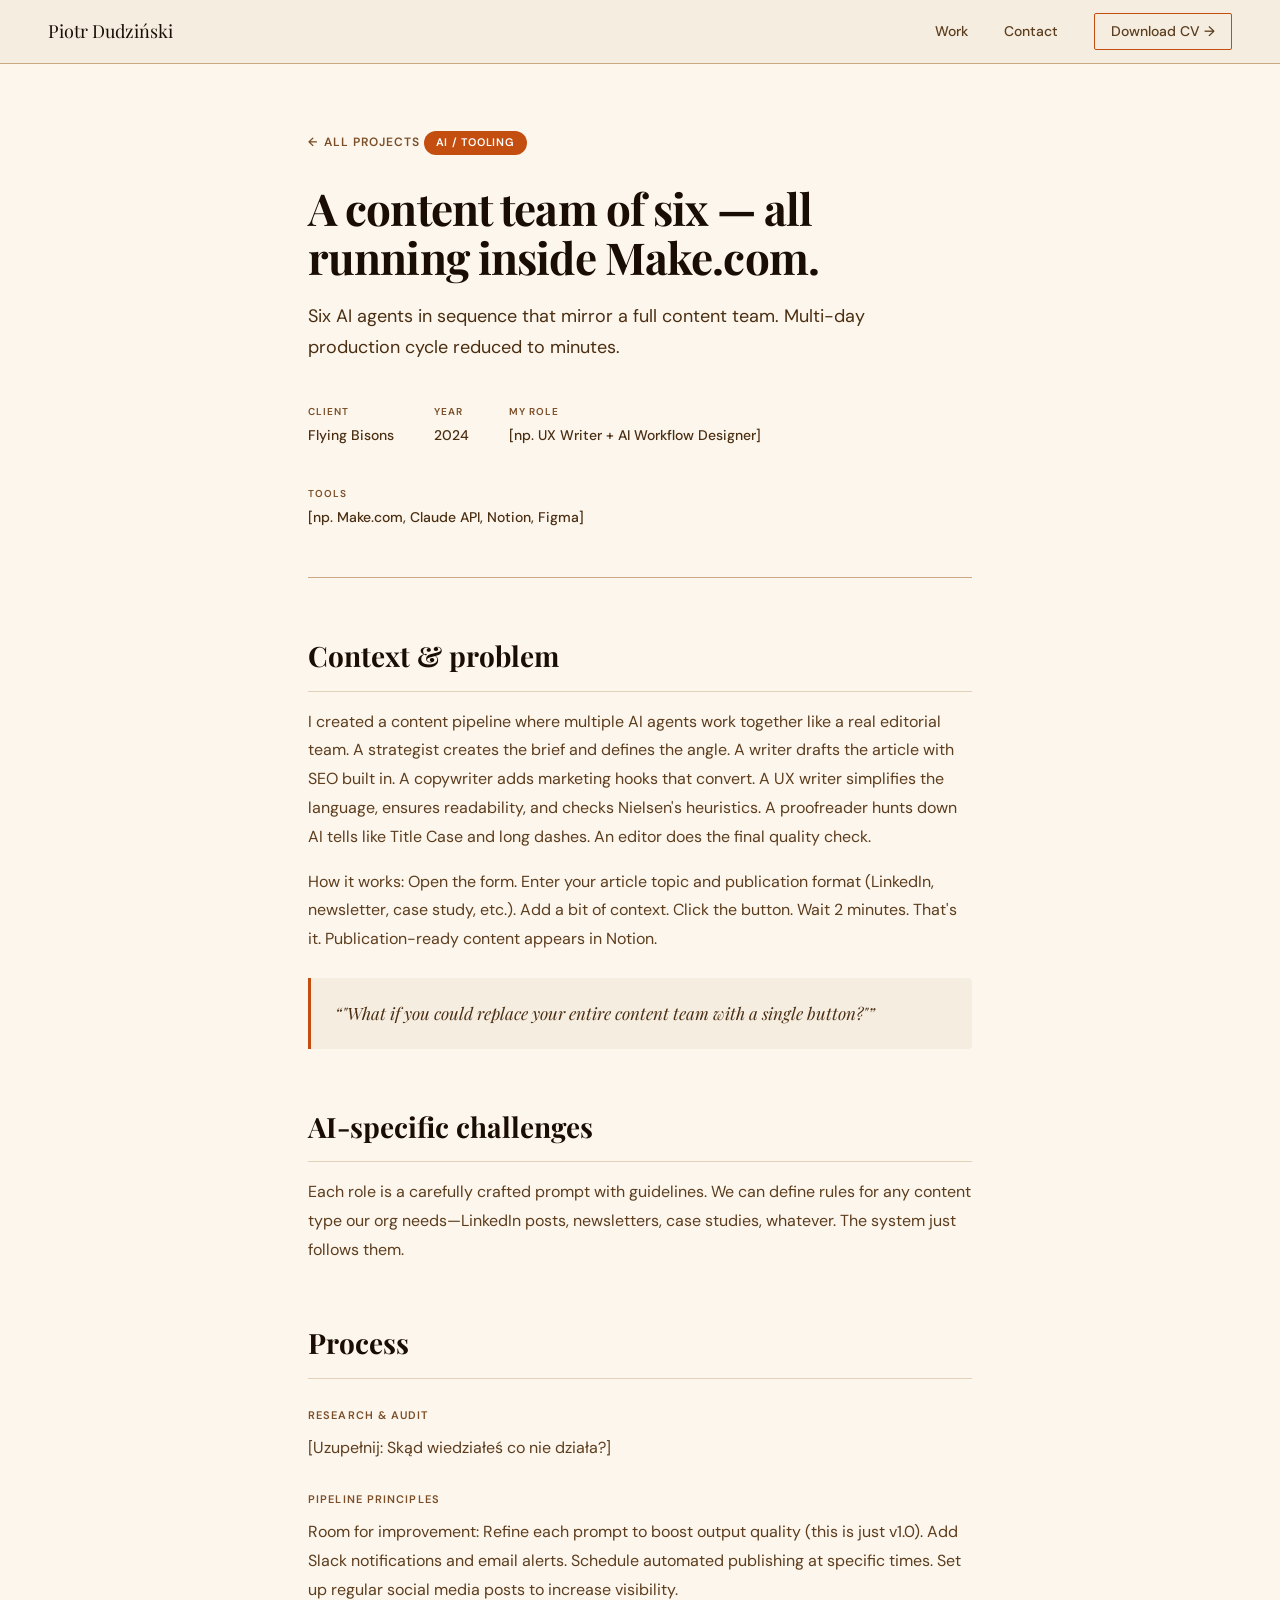
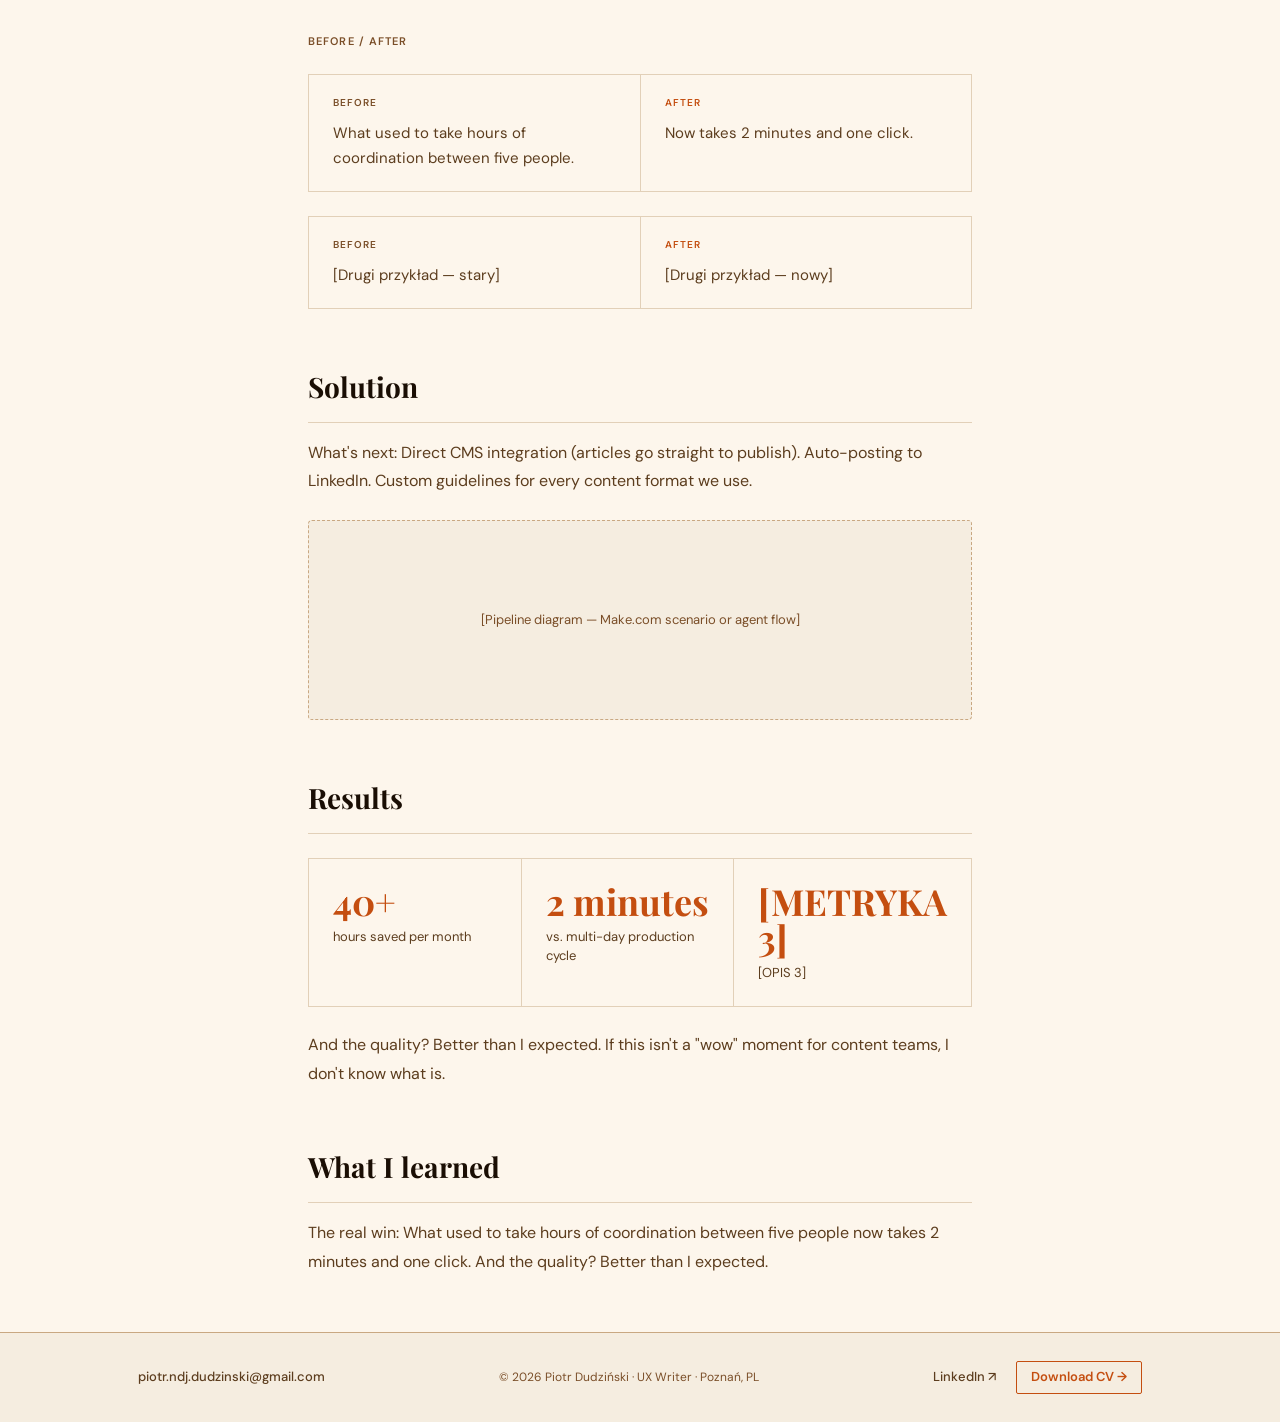
==== case-study-ai.html @ 506ee9ec "first commit" ====
<!DOCTYPE html>
<html lang="en">
<head>
  <meta charset="UTF-8">
  <meta name="viewport" content="width=device-width, initial-scale=1.0">
  <title>Case study: AI pipeline — Piotr Dudziński UX Writer</title>
  <link rel="preconnect" href="https://fonts.googleapis.com">
  <link rel="preconnect" href="https://fonts.gstatic.com" crossorigin>
  <link href="https://fonts.googleapis.com/css2?family=DM+Sans:opsz,wght@9..40,400;9..40,500;9..40,600&family=Playfair+Display:ital,wght@0,700;1,700&display=swap" rel="stylesheet">
  <style>
    :root {
      --bg: #fdf6ec; --bg-alt: #f5ede0; --ink: #1a0e04; --ink-mid: #4a2e12;
      --ink-soft: #5c3d1e; --ink-muted: #7a4e28; --border: #c9a882;
      --border-light: #e2d0b8; --accent: #c44e10; --accent-hover: #a33c0a;
      --serif: 'Playfair Display', Georgia, serif;
      --sans: 'DM Sans', Helvetica, sans-serif;
    }
    *, *::before, *::after { box-sizing: border-box; margin: 0; padding: 0; }
    html { scroll-behavior: smooth; }
    body { background: var(--bg); color: var(--ink); font-family: var(--sans); font-size: 16px; line-height: 1.6; -webkit-font-smoothing: antialiased; }
    a { color: inherit; text-decoration: none; }

    nav { position: sticky; top: 0; z-index: 100; background: var(--bg-alt); border-bottom: 1.5px solid var(--border); display: flex; justify-content: space-between; align-items: center; padding: 0 48px; height: 64px; }
    .nav-logo { font-family: var(--serif); font-size: 18px; color: var(--ink); }
    .nav-links { display: flex; gap: 36px; align-items: center; }
    .nav-links a { font-size: 14px; font-weight: 500; color: var(--ink-soft); transition: color 0.15s; }
    .nav-links a:hover { color: var(--ink); }
    .btn-cv { font-size: 13px; font-weight: 600; color: var(--accent); border: 1.5px solid var(--accent); padding: 6px 16px; border-radius: 2px; transition: background 0.15s, color 0.15s; }
    .btn-cv:hover { background: var(--accent); color: #fff; }

    .container { max-width: 760px; margin: 0 auto; padding: 0 48px; }

    .case-hero { padding: 64px 0 48px; border-bottom: 1.5px solid var(--border); margin-bottom: 56px; }
    .back-link { display: inline-flex; align-items: center; gap: 6px; color: var(--ink-muted); font-size: 12px; font-weight: 600; letter-spacing: 0.08em; text-transform: uppercase; margin-bottom: 32px; transition: color 0.15s; }
    .back-link:hover { color: var(--accent); }
    .back-link::before { content: "←"; }
    .case-tag { display: inline-flex; align-items: center; background: var(--accent); color: #fff; border-radius: 20px; padding: 3px 12px; font-size: 11px; font-weight: 600; letter-spacing: 0.07em; text-transform: uppercase; margin-bottom: 20px; }
    .case-hero h1 { font-family: var(--serif); font-size: clamp(28px, 5vw, 44px); font-weight: 700; line-height: 1.1; letter-spacing: -0.02em; color: var(--ink); margin-bottom: 20px; }
    .lead { font-size: 18px; line-height: 1.75; color: var(--ink-mid); max-width: 640px; margin-bottom: 40px; }
    .case-meta { display: flex; gap: 40px; flex-wrap: wrap; }
    .meta-item { display: flex; flex-direction: column; gap: 4px; }
    .meta-label { font-size: 10px; font-weight: 600; letter-spacing: 0.1em; text-transform: uppercase; color: var(--ink-muted); }
    .meta-value { font-size: 14px; font-weight: 500; color: var(--ink-mid); }

    .case-section { margin-bottom: 56px; }
    .case-section h2 { font-family: var(--serif); font-size: 28px; font-weight: 700; color: var(--ink); margin-bottom: 16px; padding-bottom: 12px; border-bottom: 1.5px solid var(--border-light); }
    .case-section h3 { font-size: 11px; font-weight: 600; letter-spacing: 0.1em; text-transform: uppercase; color: var(--ink-muted); margin: 28px 0 10px; }
    .case-section p { font-size: 16px; line-height: 1.8; color: var(--ink-soft); margin-bottom: 16px; }
    .case-section p:last-child { margin-bottom: 0; }

    .callout { background: var(--bg-alt); border-left: 3px solid var(--accent); padding: 20px 24px; margin: 24px 0; border-radius: 0 4px 4px 0; }
    .callout p { font-family: var(--serif); font-style: italic; font-size: 17px; color: var(--ink-mid); margin: 0; }
    .callout p::before { content: "\201C"; }
    .callout p::after { content: "\201D"; }

    .img-placeholder { background: var(--bg-alt); border: 1px dashed var(--border); border-radius: 4px; height: 200px; display: flex; align-items: center; justify-content: center; color: var(--ink-muted); font-size: 13px; margin: 24px 0; }

    .before-after { display: grid; grid-template-columns: 1fr 1fr; gap: 1px; background: var(--border-light); border: 1px solid var(--border-light); margin: 24px 0; }
    .ba-card { background: var(--bg); padding: 20px 24px; }
    .ba-label { font-size: 10px; font-weight: 600; letter-spacing: 0.1em; text-transform: uppercase; color: var(--ink-muted); margin-bottom: 10px; }
    .ba-card.after .ba-label { color: var(--accent); }
    .ba-text { font-size: 15px; color: var(--ink-soft); line-height: 1.65; }

    .results-grid { display: grid; grid-template-columns: repeat(3, 1fr); gap: 1px; background: var(--border-light); border: 1px solid var(--border-light); margin: 24px 0; }
    .result-card { background: var(--bg); padding: 24px; }
    .result-number { font-family: var(--serif); font-size: 36px; font-weight: 700; color: var(--accent); line-height: 1; }
    .result-desc { font-size: 13px; color: var(--ink-soft); margin-top: 8px; line-height: 1.5; }

    footer { background: var(--bg-alt); border-top: 1.5px solid var(--border); }
    .footer-inner { max-width: 1100px; margin: 0 auto; padding: 28px 48px; display: flex; justify-content: space-between; align-items: center; gap: 24px; flex-wrap: wrap; }
    .footer-email { font-size: 13px; font-weight: 500; color: var(--ink-soft); }
    .footer-center { font-size: 12px; color: var(--ink-muted); }
    .footer-right { display: flex; gap: 20px; align-items: center; }
    .footer-linkedin { font-size: 13px; font-weight: 500; color: var(--ink-soft); }
    .footer-cv { font-size: 13px; font-weight: 600; color: var(--accent); border: 1.5px solid var(--accent); padding: 5px 14px; border-radius: 2px; }
    .footer-cv:hover { background: var(--accent); color: #fff; }

    @media (max-width: 768px) {
      nav { padding: 16px 24px; height: auto; flex-wrap: wrap; gap: 12px; }
      .nav-links { gap: 16px; }
      .container { padding: 0 24px; }
      .case-hero { padding: 40px 0 32px; margin-bottom: 40px; }
      .case-meta { gap: 20px; }
      .before-after { grid-template-columns: 1fr; }
      .results-grid { grid-template-columns: 1fr; }
      .footer-inner { padding: 24px; flex-direction: column; align-items: flex-start; }
    }
  </style>
</head>
<body data-case-file="case-ai.txt">

<nav>
  <a href="index.html" class="nav-logo">Piotr Dudziński</a>
  <div class="nav-links">
    <a href="index.html">Work</a>
    <a href="index.html#contact">Contact</a>
    <a href="cv-piotr-dudzinski.pdf" class="btn-cv" target="_blank" rel="noopener">Download CV →</a>
  </div>
</nav>

<main>
  <div class="container">

    <header class="case-hero">
      <a class="back-link" href="index.html">All projects</a>
      <div class="case-tag" data-content="HERO_TAG"></div>
      <h1 data-content="HERO_TITLE"></h1>
      <p class="lead" data-content="HERO_LEAD"></p>
      <div class="case-meta">
        <div class="meta-item">
          <span class="meta-label">Client</span>
          <span class="meta-value" data-content="META_CLIENT"></span>
        </div>
        <div class="meta-item">
          <span class="meta-label">Year</span>
          <span class="meta-value" data-content="META_YEAR"></span>
        </div>
        <div class="meta-item">
          <span class="meta-label">My role</span>
          <span class="meta-value" data-content="META_ROLE"></span>
        </div>
        <div class="meta-item">
          <span class="meta-label">Tools</span>
          <span class="meta-value" data-content="META_TOOLS"></span>
        </div>
      </div>
    </header>

    <section class="case-section">
      <h2>Context & problem</h2>
      <p data-content="CONTEXT_P1"></p>
      <p data-content="CONTEXT_P2"></p>
      <div class="callout"><p data-content="CONTEXT_QUOTE"></p></div>
    </section>

    <section class="case-section">
      <h2>AI-specific challenges</h2>
      <p data-content="AI_CHALLENGE_P1"></p>
    </section>

    <section class="case-section">
      <h2>Process</h2>
      <h3>Research & audit</h3>
      <p data-content="PROCESS_RESEARCH"></p>
      <h3>Pipeline principles</h3>
      <p data-content="PROCESS_PRINCIPLES"></p>
      <h3>Before / after</h3>
      <div class="before-after">
        <div class="ba-card before">
          <div class="ba-label">Before</div>
          <div class="ba-text" data-content="BA_1_BEFORE"></div>
        </div>
        <div class="ba-card after">
          <div class="ba-label">After</div>
          <div class="ba-text" data-content="BA_1_AFTER"></div>
        </div>
      </div>
      <div class="before-after">
        <div class="ba-card before">
          <div class="ba-label">Before</div>
          <div class="ba-text" data-content="BA_2_BEFORE"></div>
        </div>
        <div class="ba-card after">
          <div class="ba-label">After</div>
          <div class="ba-text" data-content="BA_2_AFTER"></div>
        </div>
      </div>
    </section>

    <section class="case-section">
      <h2>Solution</h2>
      <p data-content="SOLUTION_P1"></p>
      <div class="img-placeholder">[Pipeline diagram — Make.com scenario or agent flow]</div>
    </section>

    <section class="case-section">
      <h2>Results</h2>
      <div class="results-grid">
        <div class="result-card">
          <div class="result-number" data-content="RESULT_1_NUM"></div>
          <div class="result-desc" data-content="RESULT_1_DESC"></div>
        </div>
        <div class="result-card">
          <div class="result-number" data-content="RESULT_2_NUM"></div>
          <div class="result-desc" data-content="RESULT_2_DESC"></div>
        </div>
        <div class="result-card">
          <div class="result-number" data-content="RESULT_3_NUM"></div>
          <div class="result-desc" data-content="RESULT_3_DESC"></div>
        </div>
      </div>
      <p data-content="RESULT_CONTEXT"></p>
    </section>

    <section class="case-section">
      <h2>What I learned</h2>
      <p data-content="LESSONS_P1"></p>
    </section>

  </div>
</main>

<footer>
  <div class="footer-inner">
    <a href="mailto:piotr.ndj.dudzinski@gmail.com" class="footer-email">piotr.ndj.dudzinski@gmail.com</a>
    <span class="footer-center">© 2026 Piotr Dudziński · UX Writer · Poznań, PL</span>
    <div class="footer-right">
      <a href="https://www.linkedin.com/in/uxw-piotr-dudzinski/" target="_blank" rel="noopener" class="footer-linkedin">LinkedIn ↗</a>
      <a href="cv-piotr-dudzinski.pdf" target="_blank" rel="noopener" class="footer-cv">Download CV →</a>
    </div>
  </div>
</footer>

<script src="content/parser.js"></script>
<script src="content/loader.js"></script>
</body>
</html>
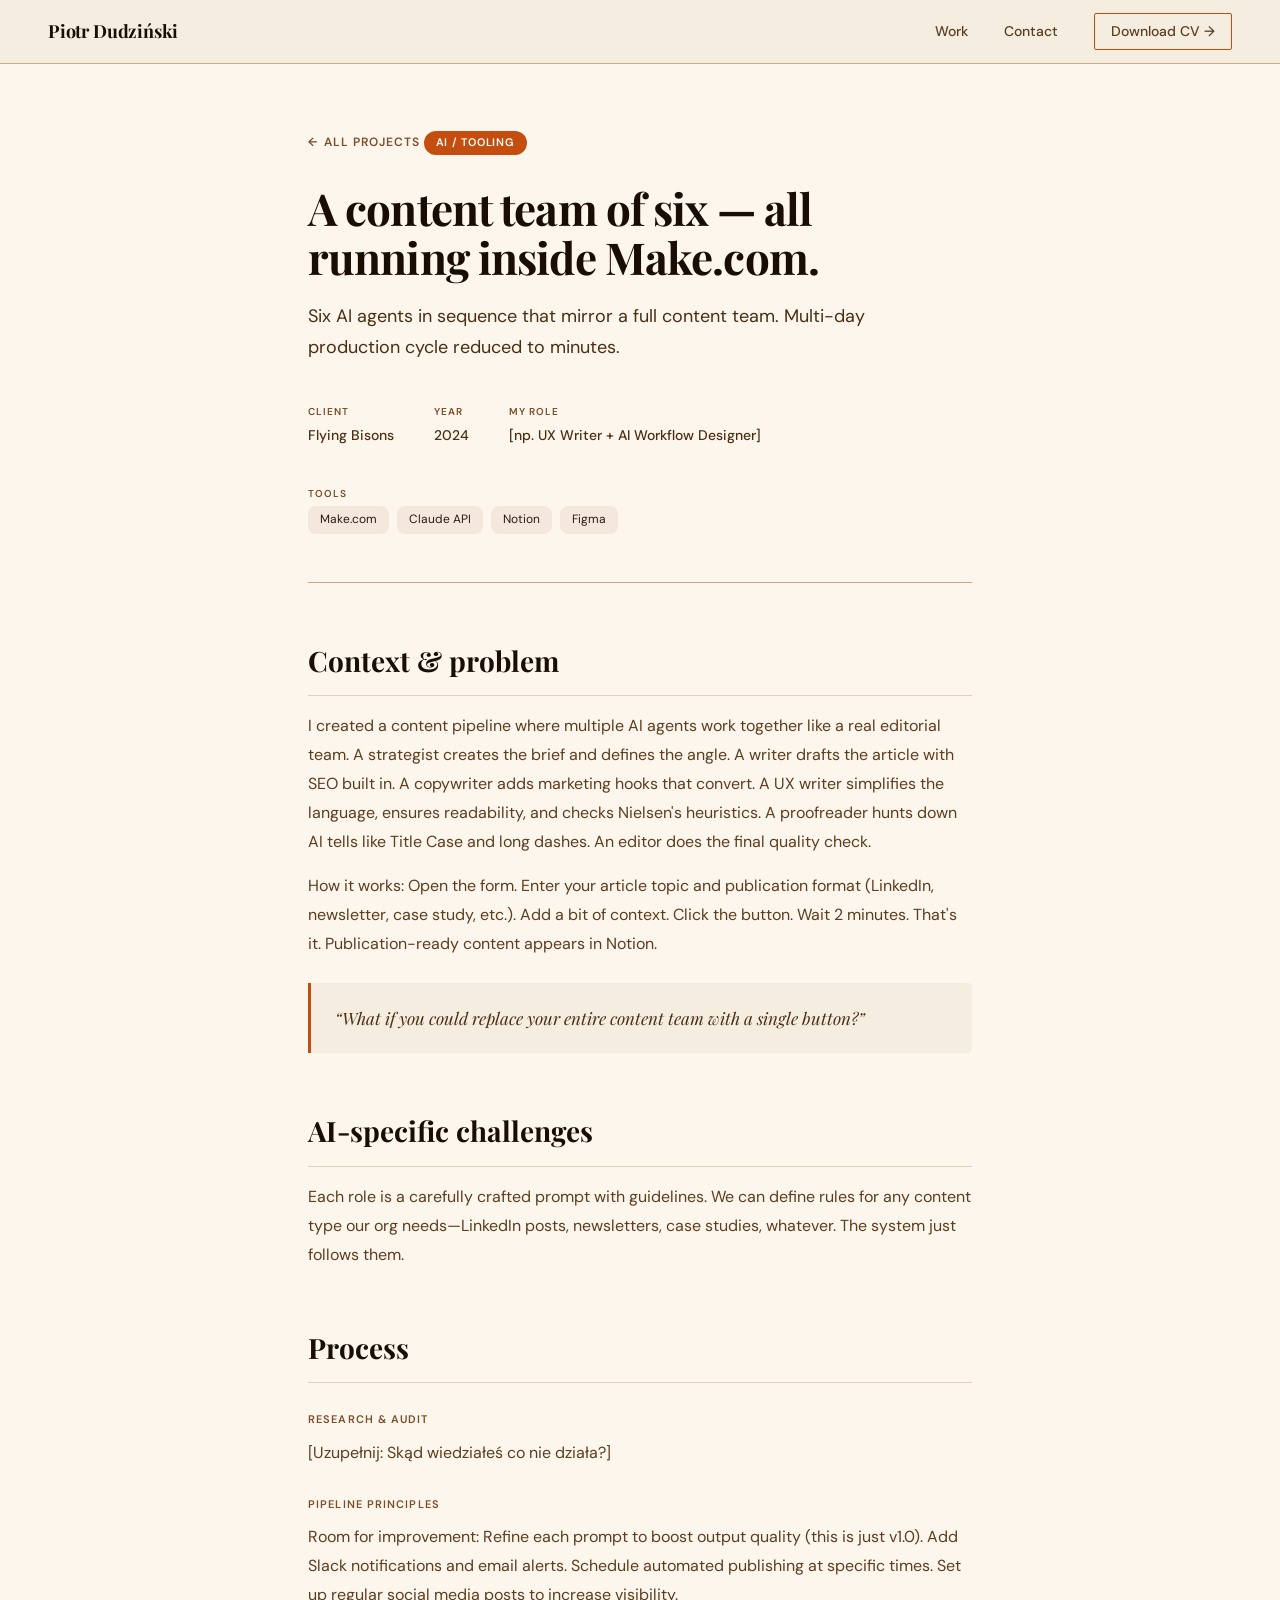
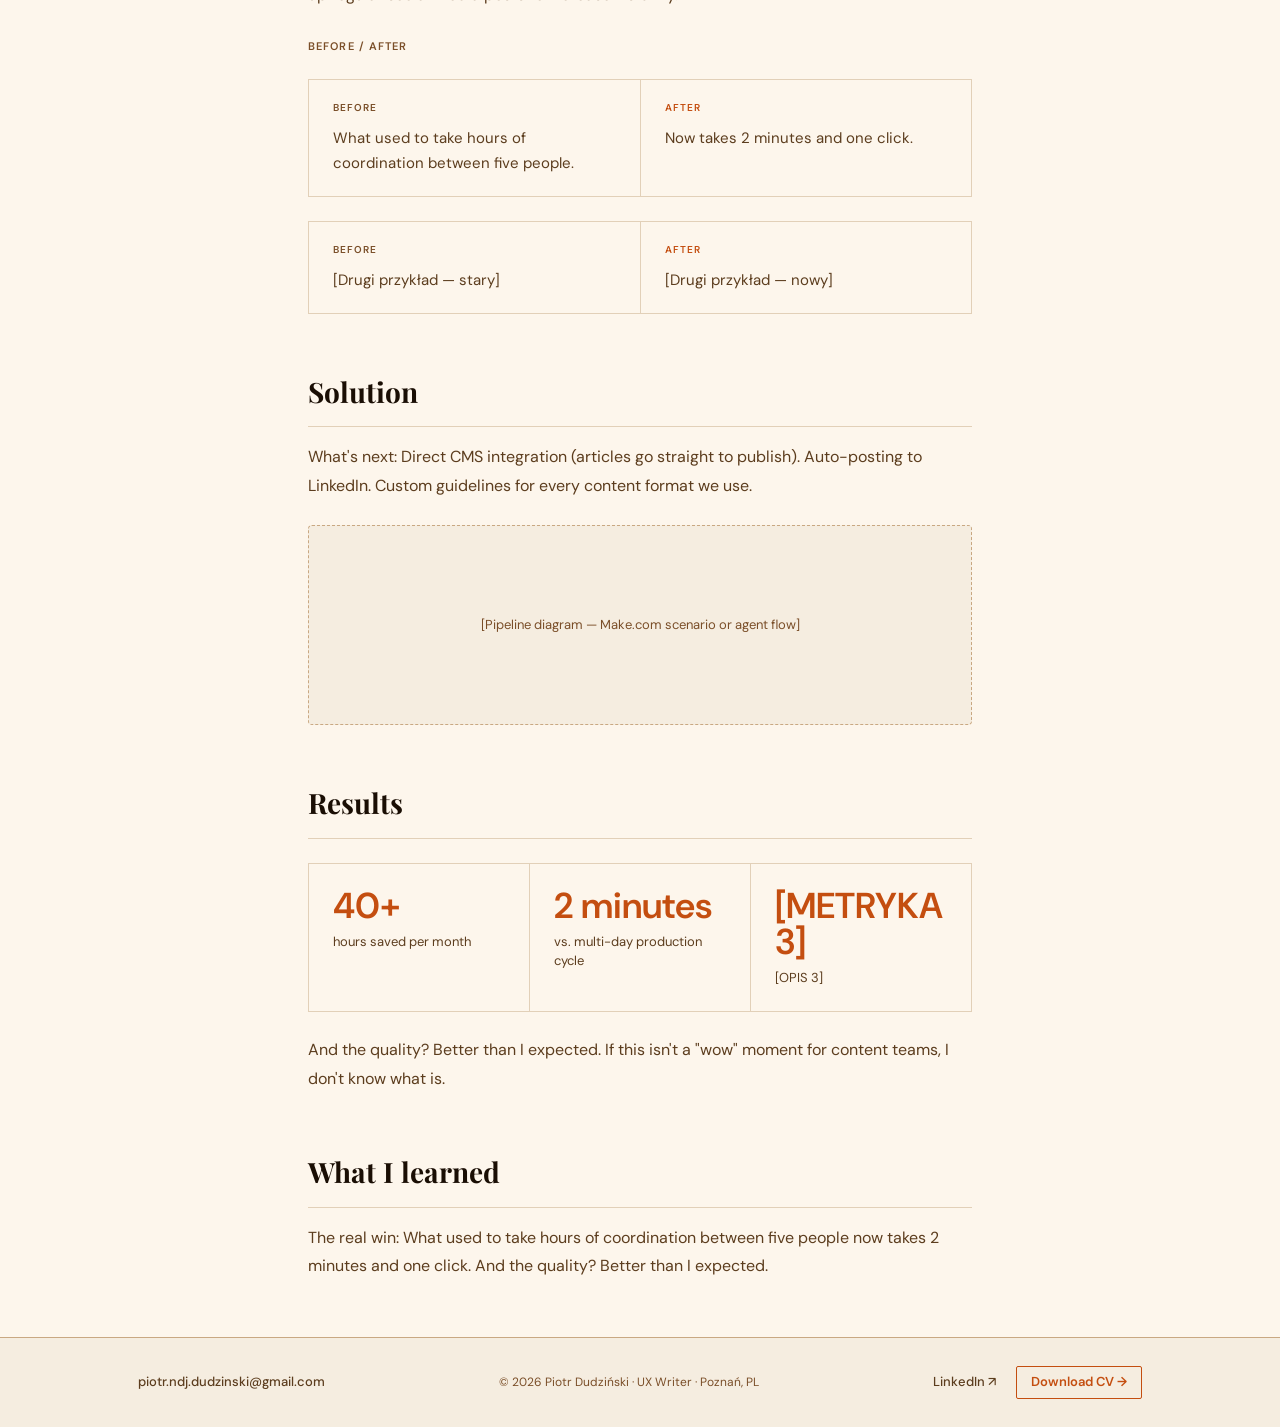
==== commit a78ca9d7: "poprawki fontow i niespojnosci w stylach i wyswietlaniu" ====
--- a/case-study-ai.html
+++ b/case-study-ai.html
@@ -21,7 +21,7 @@
     a { color: inherit; text-decoration: none; }
 
     nav { position: sticky; top: 0; z-index: 100; background: var(--bg-alt); border-bottom: 1.5px solid var(--border); display: flex; justify-content: space-between; align-items: center; padding: 0 48px; height: 64px; }
-    .nav-logo { font-family: var(--serif); font-size: 18px; color: var(--ink); }
+    .nav-logo { font-family: var(--serif); font-size: 18px; font-weight: 700; color: var(--ink); letter-spacing: -0.01em; }
     .nav-links { display: flex; gap: 36px; align-items: center; }
     .nav-links a { font-size: 14px; font-weight: 500; color: var(--ink-soft); transition: color 0.15s; }
     .nav-links a:hover { color: var(--ink); }
@@ -63,7 +63,7 @@
 
     .results-grid { display: grid; grid-template-columns: repeat(3, 1fr); gap: 1px; background: var(--border-light); border: 1px solid var(--border-light); margin: 24px 0; }
     .result-card { background: var(--bg); padding: 24px; }
-    .result-number { font-family: var(--serif); font-size: 36px; font-weight: 700; color: var(--accent); line-height: 1; }
+    .result-number { font-family: var(--sans); font-size: 36px; font-weight: 600; color: var(--accent); line-height: 1; }
     .result-desc { font-size: 13px; color: var(--ink-soft); margin-top: 8px; line-height: 1.5; }
 
     footer { background: var(--bg-alt); border-top: 1.5px solid var(--border); }
@@ -74,6 +74,9 @@
     .footer-linkedin { font-size: 13px; font-weight: 500; color: var(--ink-soft); }
     .footer-cv { font-size: 13px; font-weight: 600; color: var(--accent); border: 1.5px solid var(--accent); padding: 5px 14px; border-radius: 2px; }
     .footer-cv:hover { background: var(--accent); color: #fff; }
+
+    .tag { display: inline-block; padding: 4px 12px; border-radius: 8px; font-size: 12px; font-weight: 400; background: rgba(141, 58, 26, 0.08); color: #2D1A0E; }
+    .tags-row { display: flex; flex-wrap: wrap; gap: 8px; }
 
     @media (max-width: 768px) {
       nav { padding: 16px 24px; height: auto; flex-wrap: wrap; gap: 12px; }
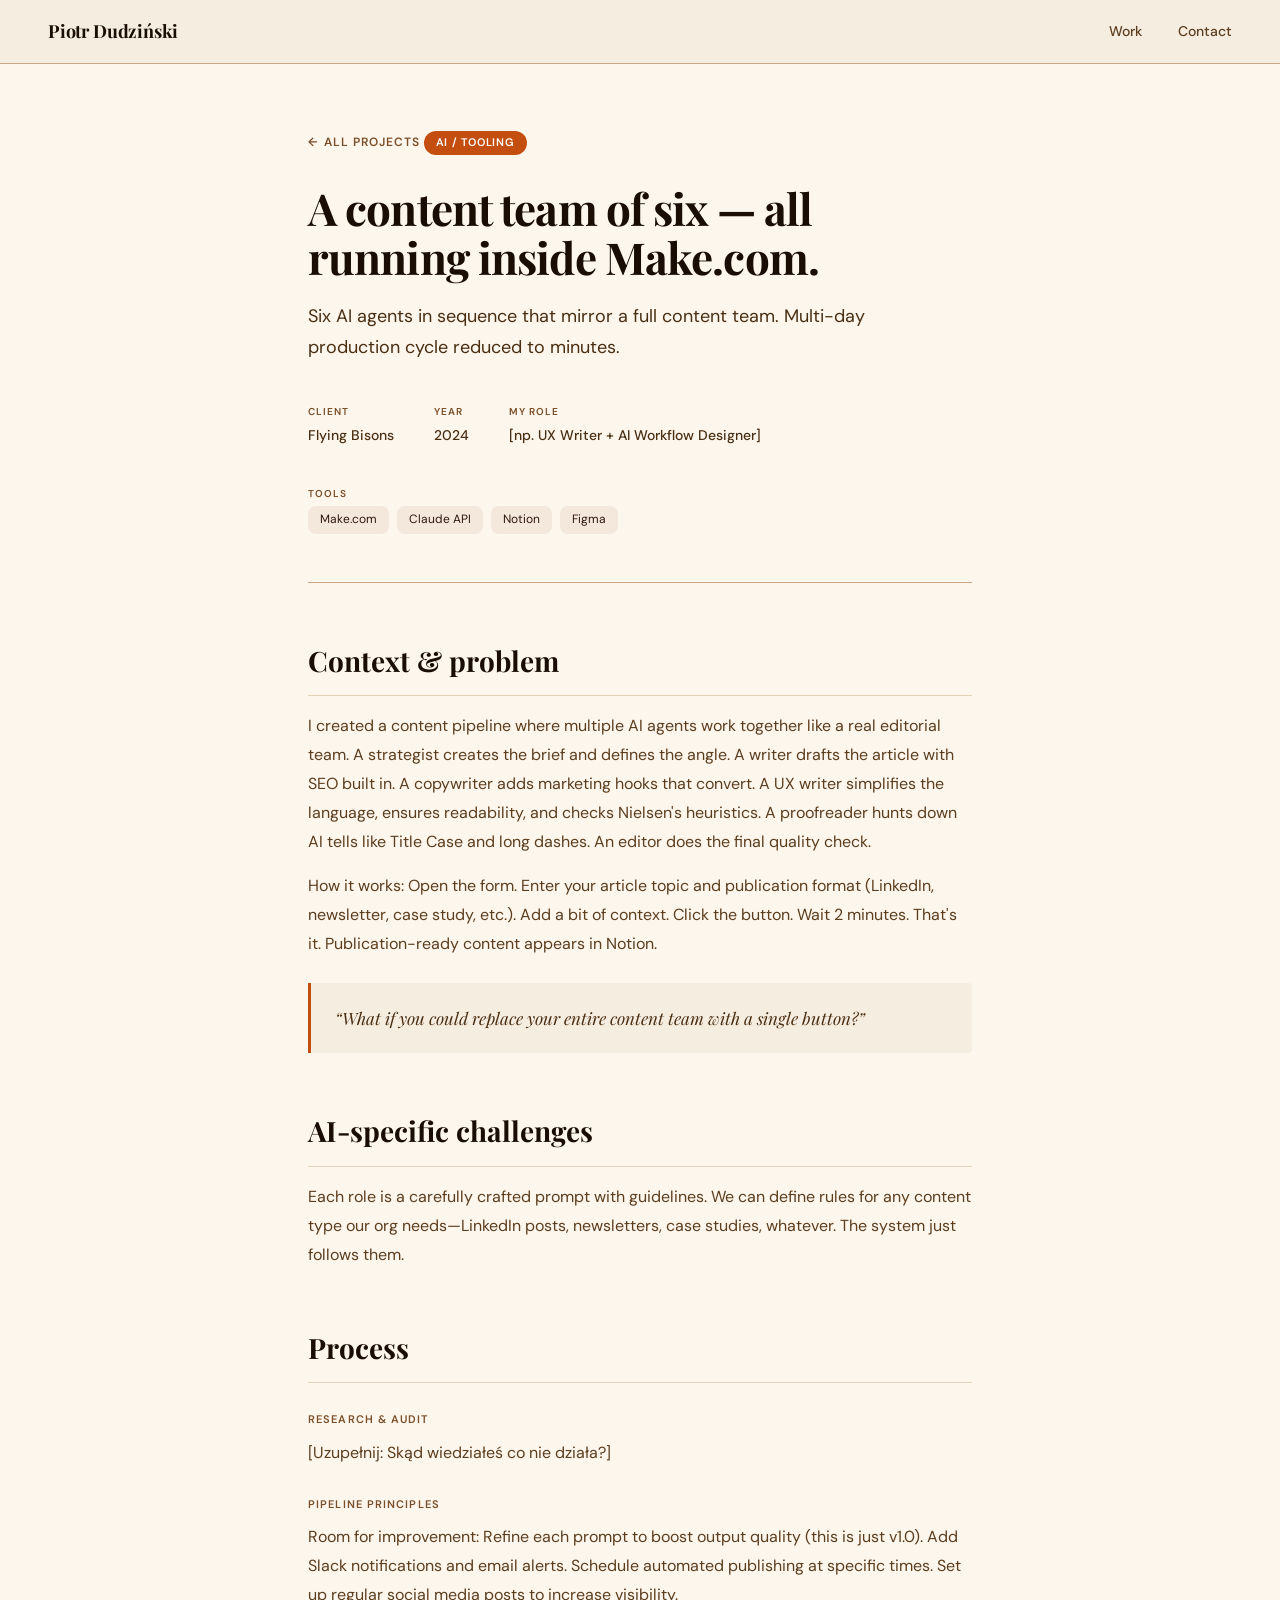
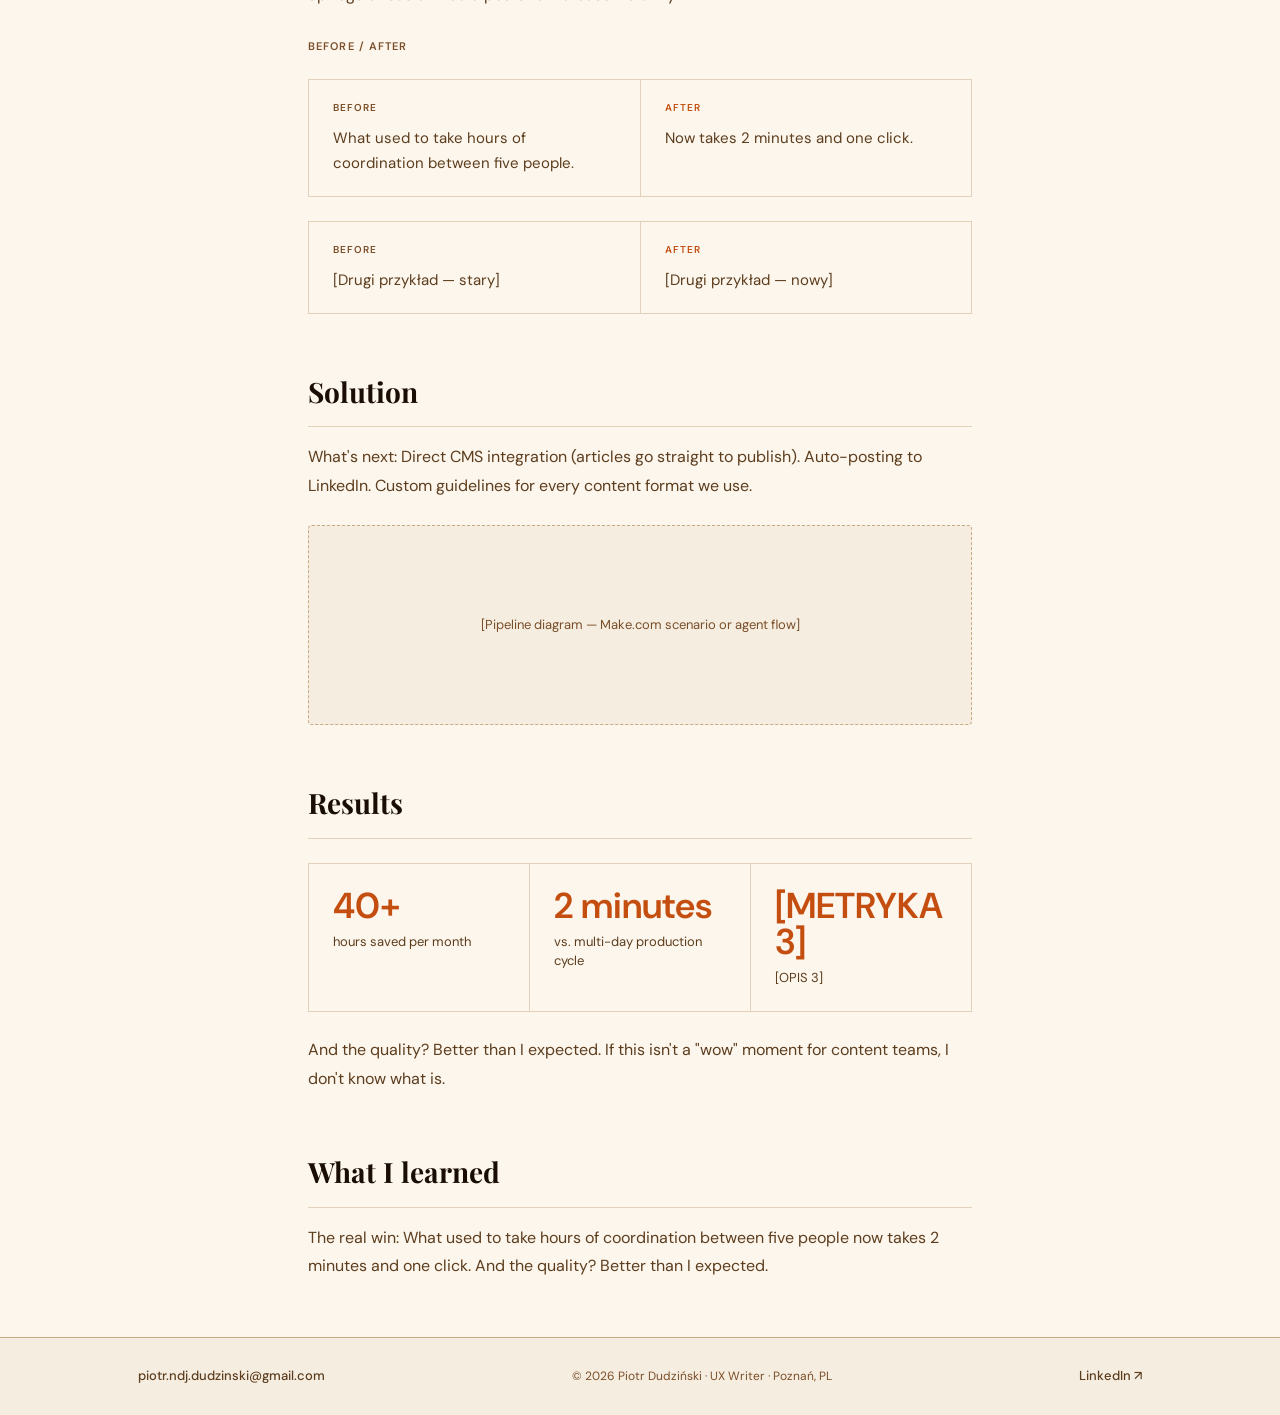
==== commit dbe77f0e: "removing top bar and adding butons on desktop" ====
--- a/case-study-ai.html
+++ b/case-study-ai.html
@@ -25,9 +25,6 @@
     .nav-links { display: flex; gap: 36px; align-items: center; }
     .nav-links a { font-size: 14px; font-weight: 500; color: var(--ink-soft); transition: color 0.15s; }
     .nav-links a:hover { color: var(--ink); }
-    .btn-cv { font-size: 13px; font-weight: 600; color: var(--accent); border: 1.5px solid var(--accent); padding: 6px 16px; border-radius: 2px; transition: background 0.15s, color 0.15s; }
-    .btn-cv:hover { background: var(--accent); color: #fff; }
-
     .container { max-width: 760px; margin: 0 auto; padding: 0 48px; }
 
     .case-hero { padding: 64px 0 48px; border-bottom: 1.5px solid var(--border); margin-bottom: 56px; }
@@ -72,8 +69,7 @@
     .footer-center { font-size: 12px; color: var(--ink-muted); }
     .footer-right { display: flex; gap: 20px; align-items: center; }
     .footer-linkedin { font-size: 13px; font-weight: 500; color: var(--ink-soft); }
-    .footer-cv { font-size: 13px; font-weight: 600; color: var(--accent); border: 1.5px solid var(--accent); padding: 5px 14px; border-radius: 2px; }
-    .footer-cv:hover { background: var(--accent); color: #fff; }
+
 
     .tag { display: inline-block; padding: 4px 12px; border-radius: 8px; font-size: 12px; font-weight: 400; background: rgba(141, 58, 26, 0.08); color: #2D1A0E; }
     .tags-row { display: flex; flex-wrap: wrap; gap: 8px; }
@@ -97,7 +93,6 @@
   <div class="nav-links">
     <a href="index.html">Work</a>
     <a href="index.html#contact">Contact</a>
-    <a href="cv-piotr-dudzinski.pdf" class="btn-cv" target="_blank" rel="noopener">Download CV →</a>
   </div>
 </nav>
 
@@ -209,7 +204,6 @@
     <span class="footer-center">© 2026 Piotr Dudziński · UX Writer · Poznań, PL</span>
     <div class="footer-right">
       <a href="https://www.linkedin.com/in/uxw-piotr-dudzinski/" target="_blank" rel="noopener" class="footer-linkedin">LinkedIn ↗</a>
-      <a href="cv-piotr-dudzinski.pdf" target="_blank" rel="noopener" class="footer-cv">Download CV →</a>
     </div>
   </div>
 </footer>
